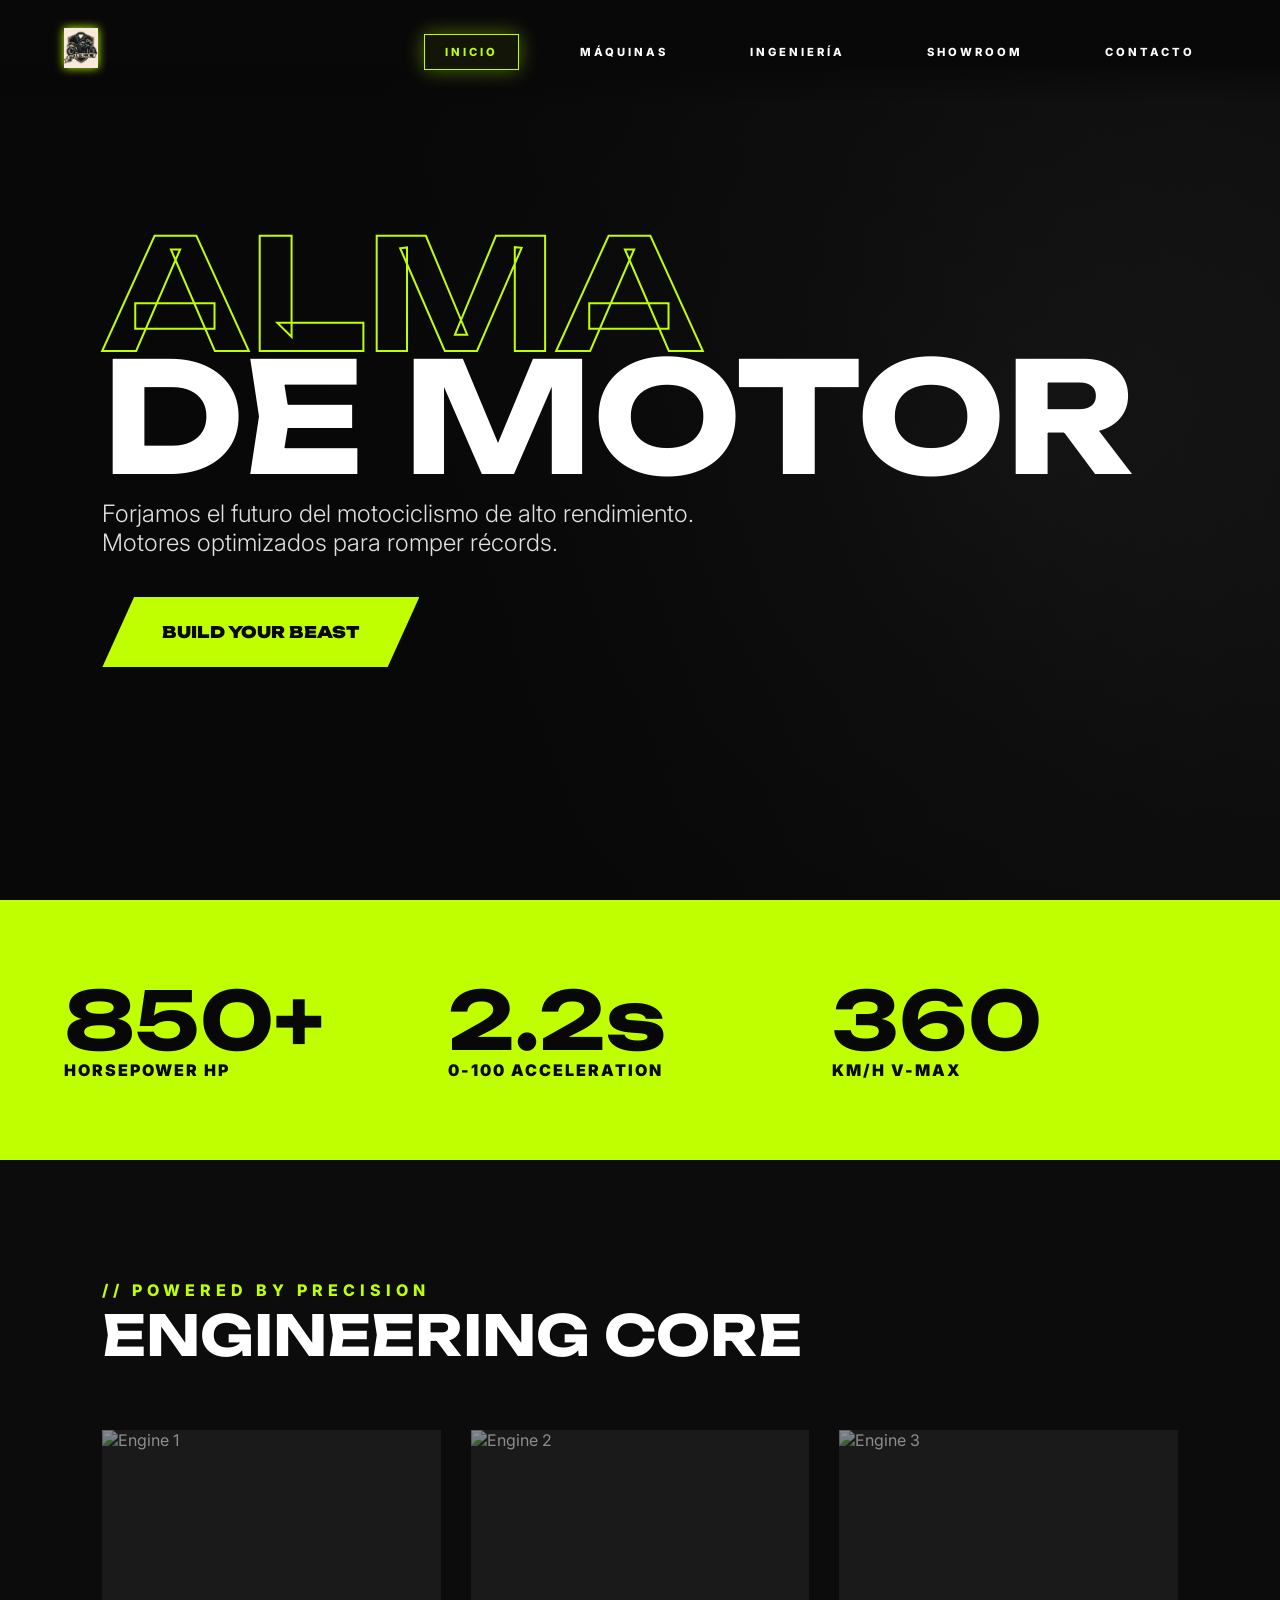
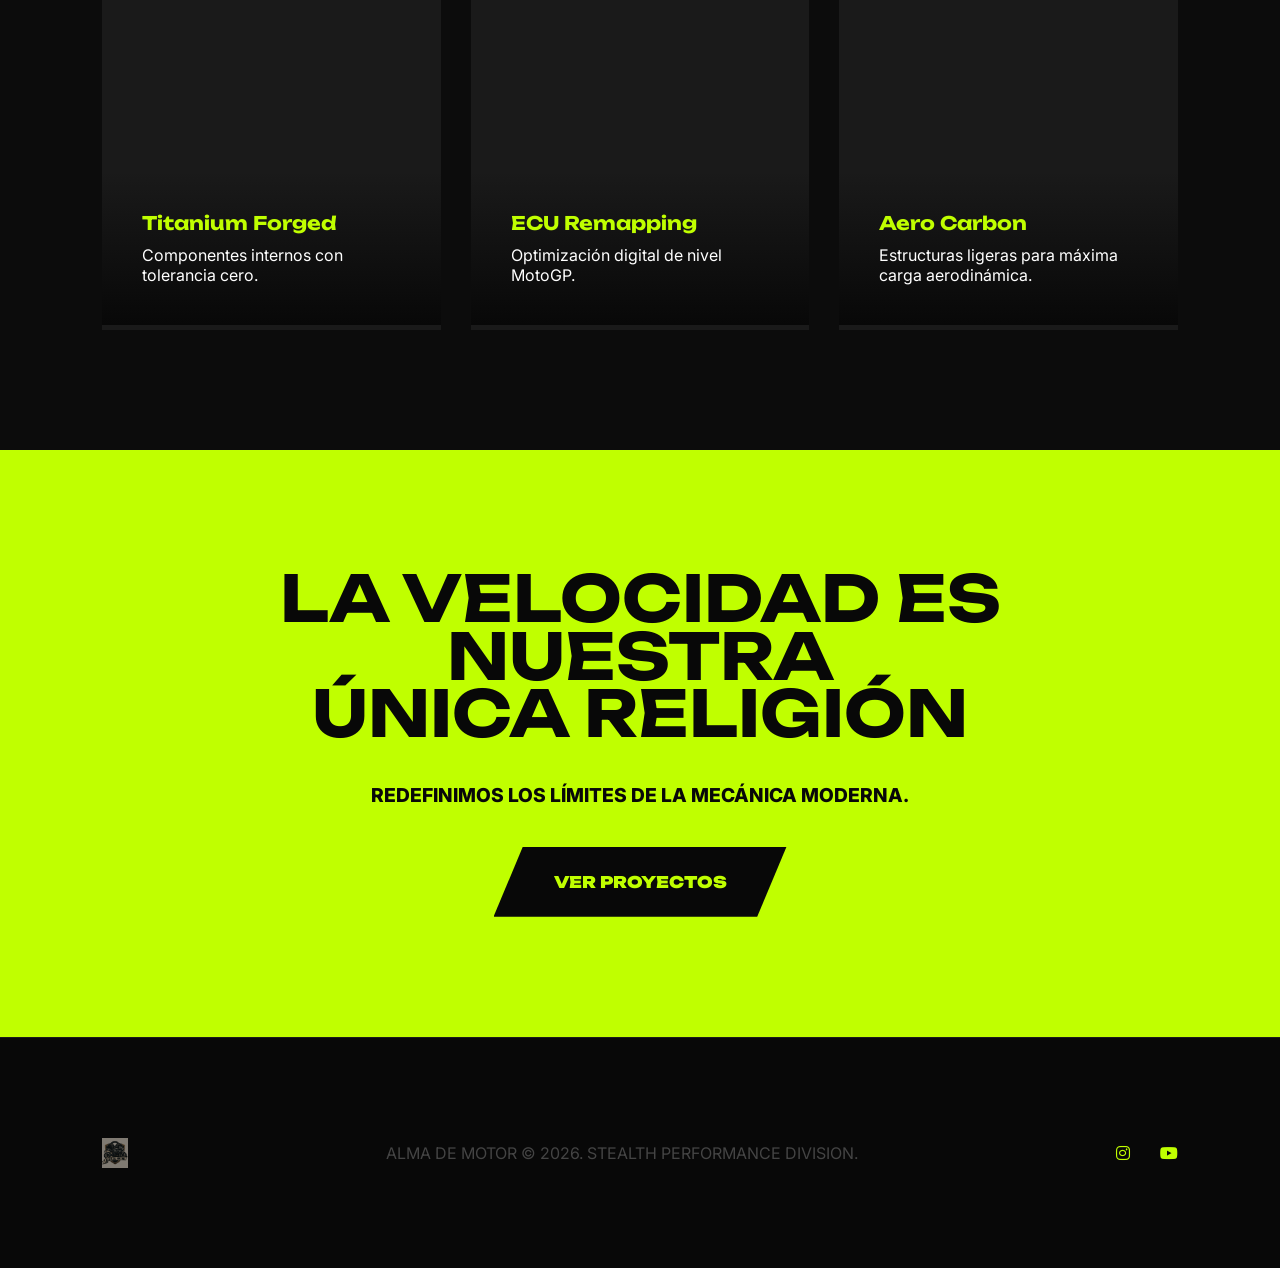
==== index.html @ 465ac4de "Primeros arreglos" ====
<!DOCTYPE html>
<html lang="es">
<head>
    <meta charset="UTF-8">
    <meta name="viewport" content="width=device-width, initial-scale=1.0">
    <title>ALMA DE MOTOR | Hyper-Performance Machines</title>
    <!-- Icons -->
    <link rel="stylesheet" href="https://cdnjs.cloudflare.com/ajax/libs/font-awesome/6.4.0/css/all.min.css">
    <link rel="stylesheet" href="css/style.css">
</head>
<body>

    <nav class="navbar">
        <a href="index.html" class="logo">
            <img src="assets/Logo.png" alt="Alma de Motor">
        </a>
        <ul class="nav-links">
            <li><a href="index.html" class="active">Inicio</a></li>
            <li><a href="productos.html">Máquinas</a></li>
            <li><a href="proceso.html">Ingeniería</a></li>
            <li><a href="portafolio.html">Showroom</a></li>
            <li><a href="contacto.html">Contacto</a></li>
        </ul>
    </nav>

    <header class="hero">
        <video autoplay muted loop playsinline class="hero-video">
            <source src="assets/BMW S1000RR CINEMATIC   4K.mp4" type="video/mp4">
        </video>
        <div class="hero-overlay"></div>
        <div class="hero-content">
            <h1 class="reveal">
                <span>ALMA</span>
                DE MOTOR
            </h1>
            <p class="reveal">Forjamos el futuro del motociclismo de alto rendimiento. Motores optimizados para romper récords.</p>
            <div class="reveal">
                <a href="productos.html" class="btn-volt">BUILD YOUR BEAST</a>
            </div>
        </div>
    </header>

    <section class="high-impact-bar">
        <div class="impact-item reveal">
            <h2>850+</h2>
            <p>Horsepower HP</p>
        </div>
        <div class="impact-item reveal">
            <h2>2.2s</h2>
            <p>0-100 Acceleration</p>
        </div>
        <div class="impact-item reveal">
            <h2>360</h2>
            <p>KM/H V-MAX</p>
        </div>
    </section>

    <section class="grid-section">
        <div class="reveal" style="margin-bottom: 60px;">
            <p style="color: var(--acid); font-weight: 800; letter-spacing: 5px;">// POWERED BY PRECISION</p>
            <h2 style="font-family: 'Unbounded'; font-size: 3.5rem;">ENGINEERING CORE</h2>
        </div>

        <div class="machine-grid">
            <div class="machine-card reveal">
                <img src="https://images.unsplash.com/photo-1599819811279-d5ad9cccf838?auto=format&fit=crop&q=80&w=800" alt="Engine 1">
                <div class="card-info">
                    <h3>Titanium Forged</h3>
                    <p>Componentes internos con tolerancia cero.</p>
                </div>
            </div>
            <div class="machine-card reveal">
                <img src="https://images.unsplash.com/photo-1622185135505-2d795003994a?auto=format&fit=crop&q=80&w=800" alt="Engine 2">
                <div class="card-info">
                    <h3>ECU Remapping</h3>
                    <p>Optimización digital de nivel MotoGP.</p>
                </div>
            </div>
            <div class="machine-card reveal">
                <img src="https://images.unsplash.com/photo-1591637333184-19aa84b3e01f?auto=format&fit=crop&q=80&w=800" alt="Engine 3">
                <div class="card-info">
                    <h3>Aero Carbon</h3>
                    <p>Estructuras ligeras para máxima carga aerodinámica.</p>
                </div>
            </div>
        </div>
    </section>

    <section class="reveal" style="background: var(--acid); color: var(--carbon); padding: 120px 8%; text-align: center;">
        <h2 style="font-family: 'Unbounded'; font-size: clamp(2rem, 6vw, 4rem); line-height: 0.9;">LA VELOCIDAD ES NUESTRA <br> ÚNICA RELIGIÓN</h2>
        <p style="max-width: 800px; margin: 40px auto; font-size: 1.2rem; font-weight: 800;">REDEFINIMOS LOS LÍMITES DE LA MECÁNICA MODERNA.</p>
        <a href="portafolio.html" class="btn-volt" style="background: var(--carbon); color: var(--acid);">Ver Proyectos</a>
    </section>

    <footer>
        <div style="display: flex; justify-content: space-between; align-items: center;">
            <img src="assets/Logo.png" alt="Logo" style="height: 30px; opacity: 0.5;">
            <p style="color: #444;">ALMA DE MOTOR © 2026. STEALTH PERFORMANCE DIVISION.</p>
            <div style="display: flex; gap: 30px;">
                <a href="#" style="color: var(--acid);"><i class="fab fa-instagram"></i></a>
                <a href="#" style="color: var(--acid);"><i class="fab fa-youtube"></i></a>
            </div>
        </div>
    </footer>

    <script src="js/main.js"></script>
</body>
</html>
---- css/style.css ----
/* 
   ALMA DE MOTOR - HYPER-NEON STEALTH UI
   Palette: #000000 (Carbon), #C0FF00 (Acid Lime), #333333 (Tungsten), #FFFFFF (Pure)
*/

@import url('https://fonts.googleapis.com/css2?family=Unbounded:wght@400;900&family=Inter:wght@300;700&display=swap');

:root {
    --carbon: #080808;      /* Negro base profundo */
    --acid: #C0FF00;        /* Verde Ácido / Volt (EL COLOR LLAMATIVO) */
    --tungsten: #1A1A1A;    /* Gris técnico */
    --silver: #E0E0E0;      /* Detalle metálico */
    --white: #FFFFFF;
    --transition: 0.4s cubic-bezier(0.9, 0, 0.1, 1);
    --neon-glow: 0 0 20px rgba(192, 255, 0, 0.4);
}

* { margin: 0; padding: 0; box-sizing: border-box; }

body {
    font-family: 'Inter', sans-serif;
    background-color: var(--carbon);
    color: var(--white);
    overflow-x: hidden;
}

/* NAVBAR STEALTH */
.navbar {
    position: fixed;
    top: 0; width: 100%; height: 100px;
    z-index: 1000;
    display: flex;
    justify-content: space-between;
    align-items: center;
    padding: 0 5%;
    background: linear-gradient(to bottom, var(--carbon) 60%, transparent);
    transition: var(--transition);
}

.navbar.scrolled {
    height: 70px;
    background: rgba(8, 8, 8, 0.95);
    backdrop-filter: blur(10px);
    border-bottom: 2px solid var(--acid);
}

.logo img { height: 40px; filter: drop-shadow(0 0 5px var(--acid)); }

.nav-links { display: flex; list-style: none; gap: 40px; }
.nav-links a {
    text-decoration: none;
    color: var(--white);
    font-weight: 800;
    font-size: 0.7rem;
    text-transform: uppercase;
    letter-spacing: 3px;
    padding: 10px 20px;
    border: 1px solid transparent;
    transition: 0.3s;
}

.nav-links a:hover, .nav-links a.active {
    color: var(--acid);
    border: 1px solid var(--acid);
    background: rgba(192, 255, 0, 0.05);
    box-shadow: var(--neon-glow);
}

/* HERO AGRESIVO */
.hero {
    height: 100vh;
    display: flex;
    align-items: center;
    padding: 0 8%;
    background: radial-gradient(circle at 80% 50%, #1a1a1a 0%, var(--carbon) 70%);
    position: relative;
    overflow: hidden;
}

.hero-video {
    position: absolute;
    top: 50%;
    left: 50%;
    min-width: 100%;
    min-height: 100%;
    width: auto;
    height: auto;
    transform: translate(-50%, -50%);
    object-fit: cover;
    z-index: 1;
    opacity: 0.6;
}

.hero-overlay {
    position: absolute;
    top: 0;
    left: 0;
    width: 100%;
    height: 100%;
    background: linear-gradient(70deg, var(--carbon) 30%, transparent 100%);
    z-index: 2;
}

.hero-content { z-index: 10; width: 100%; }

.hero-content h1 {
    font-family: 'Unbounded', cursive;
    font-size: clamp(3rem, 12vw, 10rem);
    line-height: 0.8;
    text-transform: uppercase;
    color: var(--white);
    margin-bottom: 20px;
}

.hero-content h1 span {
    color: var(--acid);
    -webkit-text-stroke: 2px var(--acid);
    -webkit-text-fill-color: transparent;
    display: block;
}

.hero-content p {
    font-size: 1.5rem;
    max-width: 600px;
    color: var(--silver);
    font-weight: 300;
    margin-bottom: 40px;
}

/* MÉTRICAS EN BLOQUE VOLT */
.high-impact-bar {
    display: grid;
    grid-template-columns: repeat(3, 1fr);
    background: var(--acid);
    color: var(--carbon);
    padding: 80px 5%;
}

.impact-item h2 { font-family: 'Unbounded'; font-size: 5rem; line-height: 1; }
.impact-item p { font-weight: 900; text-transform: uppercase; letter-spacing: 2px; }

/* GRID DE MÁQUINAS (STYLIZED) */
.grid-section { padding: 120px 8%; background: #0c0c0c; }

.machine-grid {
    display: grid;
    grid-template-columns: 1fr 1fr 1fr;
    gap: 30px;
}

.machine-card {
    background: var(--tungsten);
    height: 500px;
    position: relative;
    overflow: hidden;
    border-bottom: 5px solid var(--tungsten);
    transition: var(--transition);
}

.machine-card:hover {
    border-bottom-color: var(--acid);
    transform: translateY(-10px);
}

.machine-card img {
    width: 100%; height: 100%; object-fit: cover;
    opacity: 0.5;
    transition: 0.5s;
}

.machine-card:hover img { opacity: 1; transform: scale(1.1); }

.card-info {
    position: absolute;
    bottom: 0; left: 0; width: 100%;
    padding: 40px;
    background: linear-gradient(to top, var(--carbon), transparent);
}

.card-info h3 { font-family: 'Unbounded'; color: var(--acid); margin-bottom: 10px; }

/* REVEAL */
.reveal { opacity: 0; transform: translateY(50px); transition: 1s var(--transition); }
.reveal.active { opacity: 1; transform: translateY(0); }

/* BOTÓN NEÓN */
.btn-volt {
    padding: 25px 60px;
    background: var(--acid);
    color: var(--carbon);
    text-decoration: none;
    font-family: 'Unbounded';
    font-weight: 900;
    text-transform: uppercase;
    display: inline-block;
    clip-path: polygon(10% 0, 100% 0, 90% 100%, 0 100%);
    transition: 0.3s;
}

.btn-volt:hover {
    background: var(--white);
    transform: skewX(-5deg) scale(1.05);
    box-shadow: 0 0 30px var(--acid);
}

/* FOOTER */
footer { padding: 100px 8%; background: var(--carbon); border-top: 1px solid var(--tungsten); }

/* INTERNAL PAGES STYLING */
.page-header {
    padding: 180px 8% 100px;
    background: linear-gradient(to bottom, #111, var(--carbon));
    border-bottom: 1px solid var(--tungsten);
}

.page-header h1 {
    font-family: 'Unbounded';
    font-size: clamp(2.5rem, 8vw, 5rem);
    text-transform: uppercase;
    line-height: 0.9;
}

.page-header h1 span {
    color: var(--acid);
    display: block;
}

.container {
    max-width: 1400px;
    margin: 0 auto;
    padding: 100px 8%;
}

.section-grid {
    display: grid;
    grid-template-columns: repeat(auto-fit, minmax(300px, 1fr));
    gap: 40px;
    margin-top: 60px;
}

/* FORM STYLES */
.contact-container {
    display: grid;
    grid-template-columns: 1.5fr 1fr;
    gap: 80px;
}

.form-group {
    margin-bottom: 30px;
    position: relative;
}

.form-group input, 
.form-group textarea {
    width: 100%;
    background: var(--tungsten);
    border: 1px solid #333;
    padding: 20px;
    color: var(--white);
    font-family: 'Inter';
    font-size: 1rem;
    transition: 0.3s;
    outline: none;
}

.form-group input:focus, 
.form-group textarea:focus {
    border-color: var(--acid);
    box-shadow: var(--neon-glow);
}

.info-card {
    background: var(--tungsten);
    padding: 50px;
    border-left: 4px solid var(--acid);
}

.info-card h3 {
    font-family: 'Unbounded';
    color: var(--acid);
    margin-bottom: 20px;
    font-size: 1.5rem;
}

.info-card p {
    margin-bottom: 15px;
    color: var(--silver);
    font-size: 1.1rem;
}

/* RESPONSIVE */
@media (max-width: 1024px) {
    .machine-grid, .section-grid { grid-template-columns: 1fr 1fr; }
    .contact-container { grid-template-columns: 1fr; }
}

@media (max-width: 768px) {
    .machine-grid, .section-grid { grid-template-columns: 1fr; }
    .navbar { height: 80px; }
    .hero-content h1 { font-size: 4rem; }
    .high-impact-bar { grid-template-columns: 1fr; gap: 40px; text-align: center; }
}
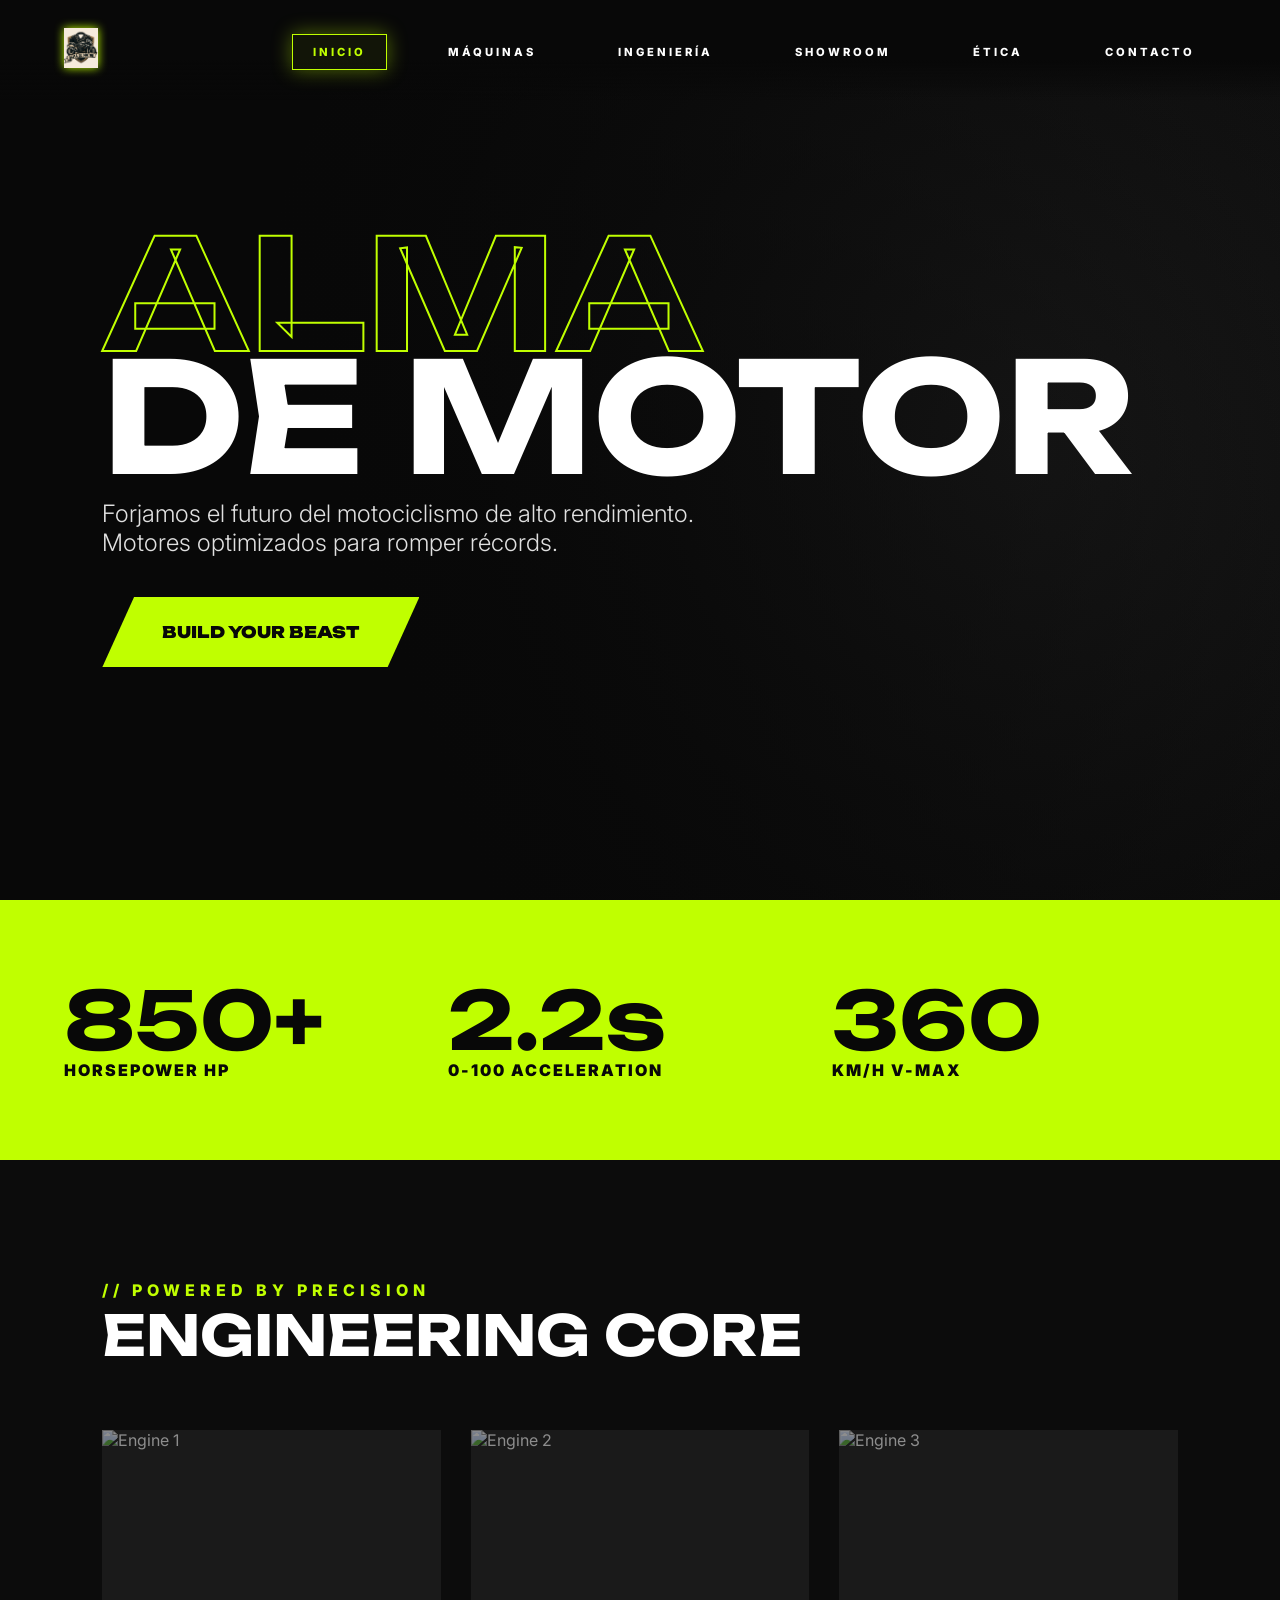
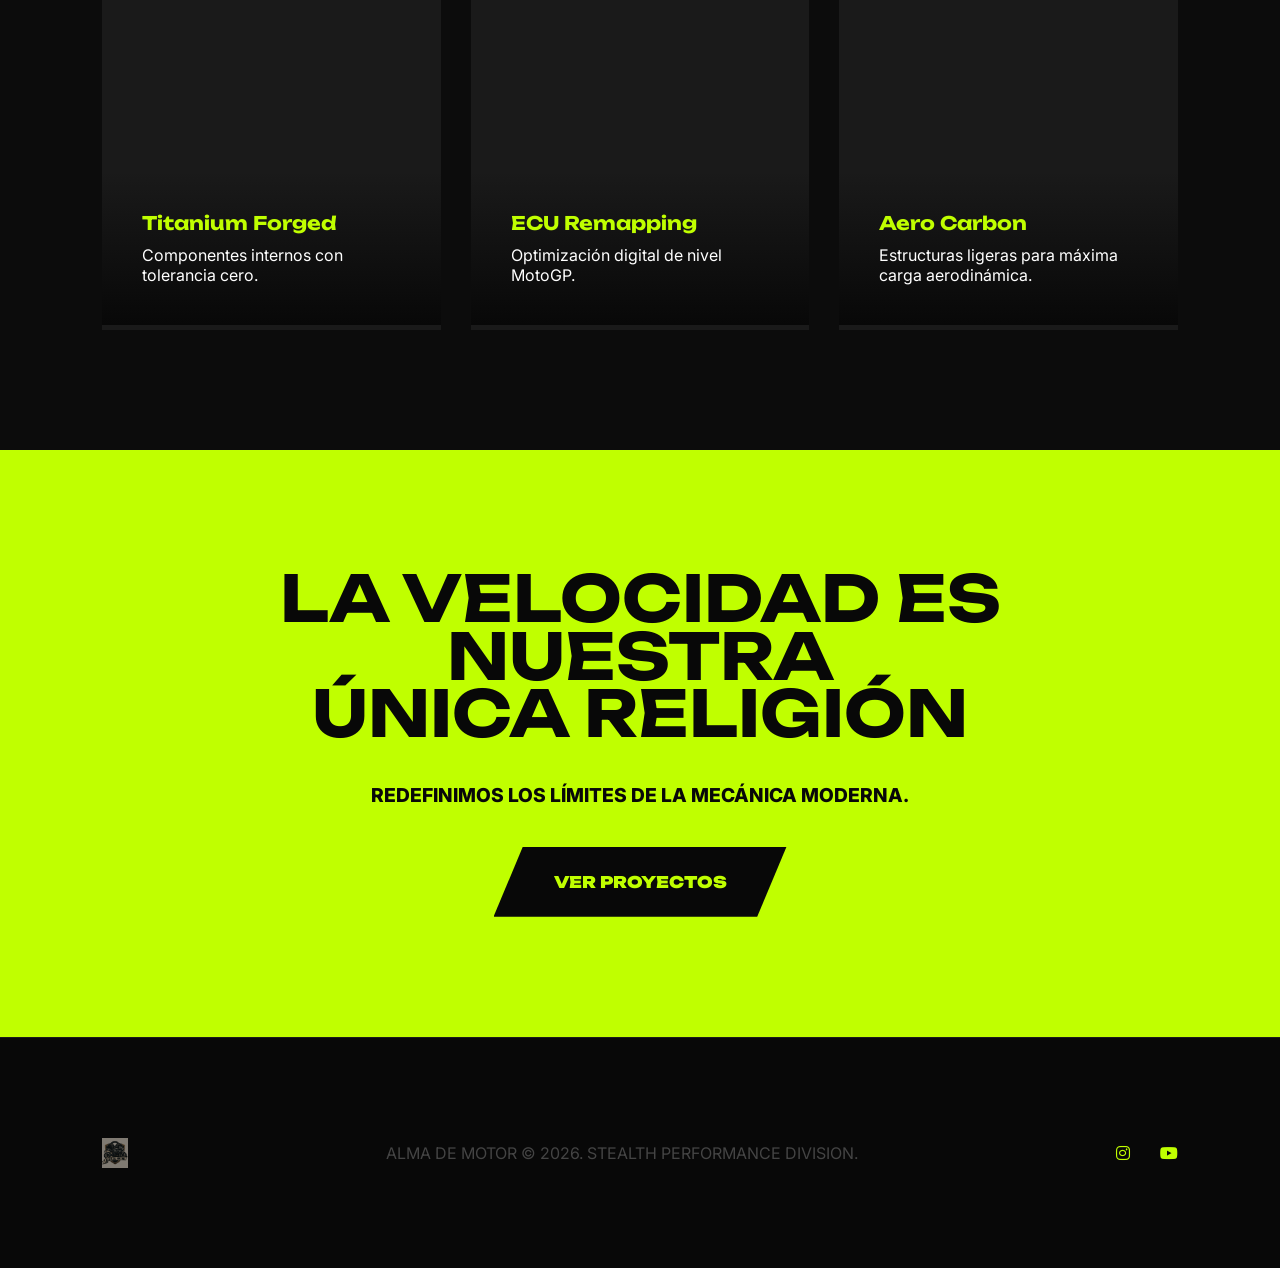
==== commit e53a5803: "Manifiesto" ====
--- a/index.html
+++ b/index.html
@@ -19,6 +19,7 @@
             <li><a href="productos.html">Máquinas</a></li>
             <li><a href="proceso.html">Ingeniería</a></li>
             <li><a href="portafolio.html">Showroom</a></li>
+            <li><a href="sostenibilidad.html">Ética</a></li>
             <li><a href="contacto.html">Contacto</a></li>
         </ul>
     </nav>
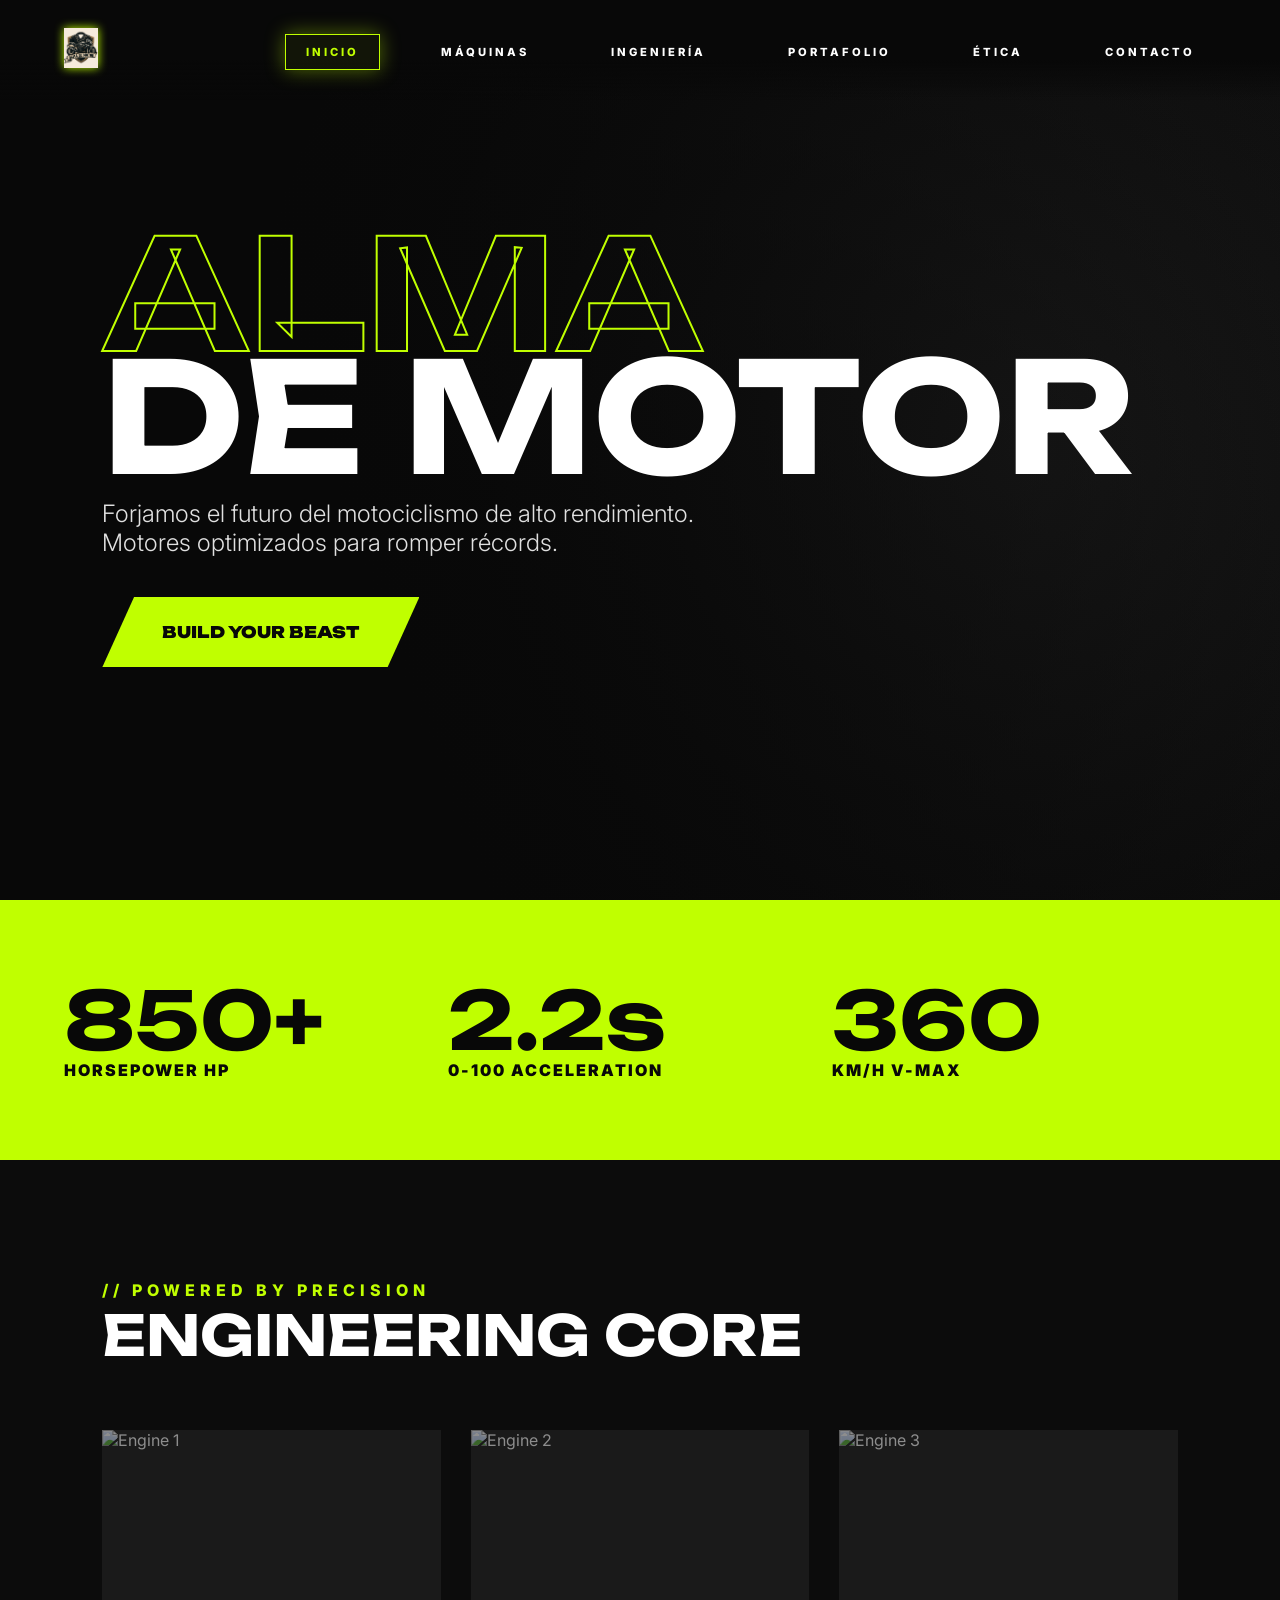
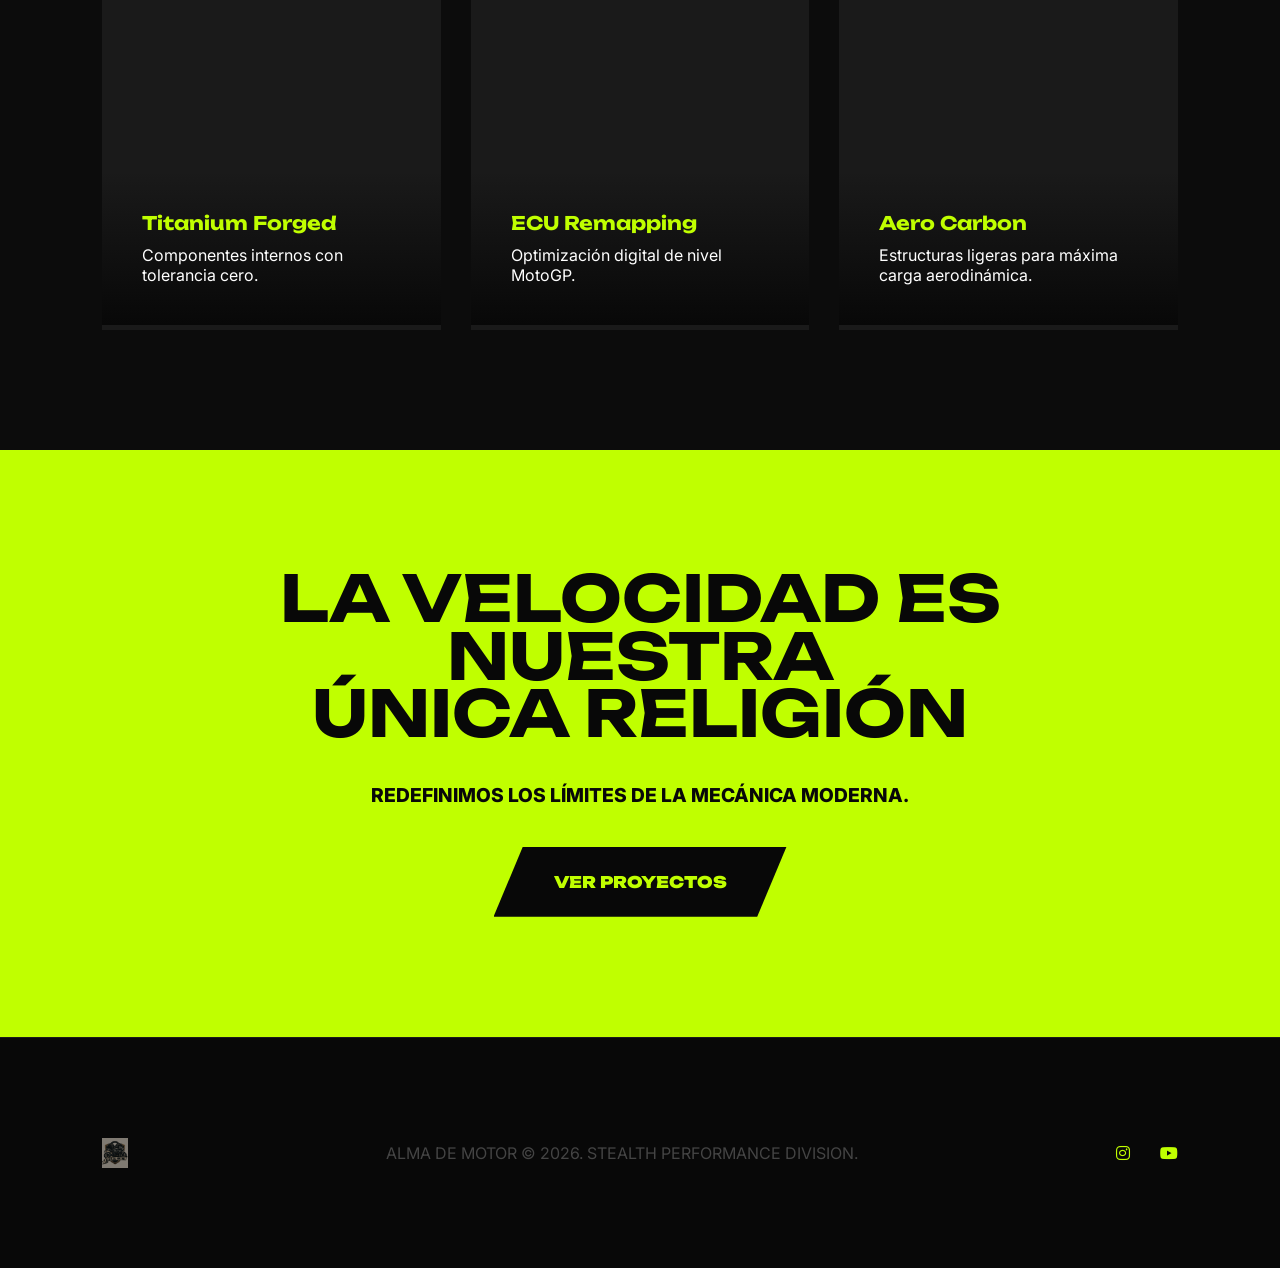
==== commit 6d6acb69: "Portafolio" ====
--- a/index.html
+++ b/index.html
@@ -18,7 +18,7 @@
             <li><a href="index.html" class="active">Inicio</a></li>
             <li><a href="productos.html">Máquinas</a></li>
             <li><a href="proceso.html">Ingeniería</a></li>
-            <li><a href="portafolio.html">Showroom</a></li>
+            <li><a href="portafolio.html">Portafolio</a></li>
             <li><a href="sostenibilidad.html">Ética</a></li>
             <li><a href="contacto.html">Contacto</a></li>
         </ul>
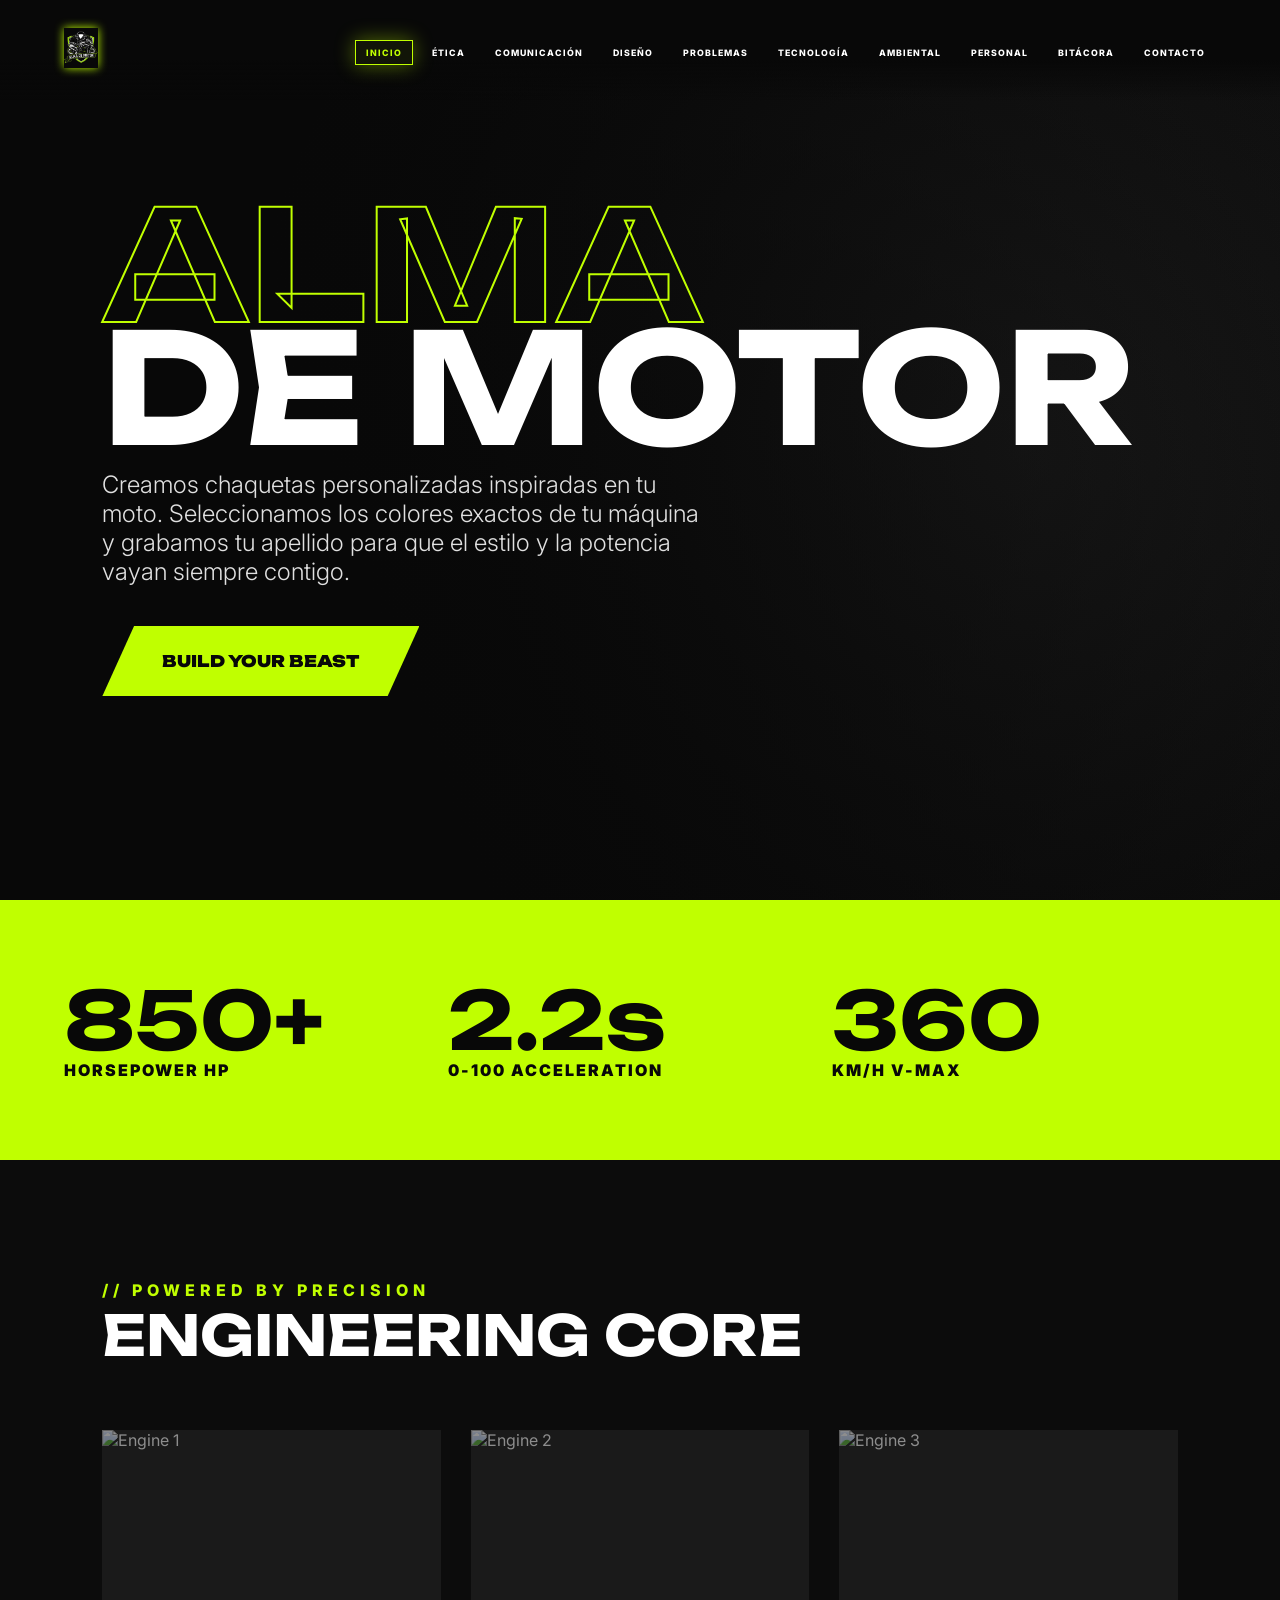
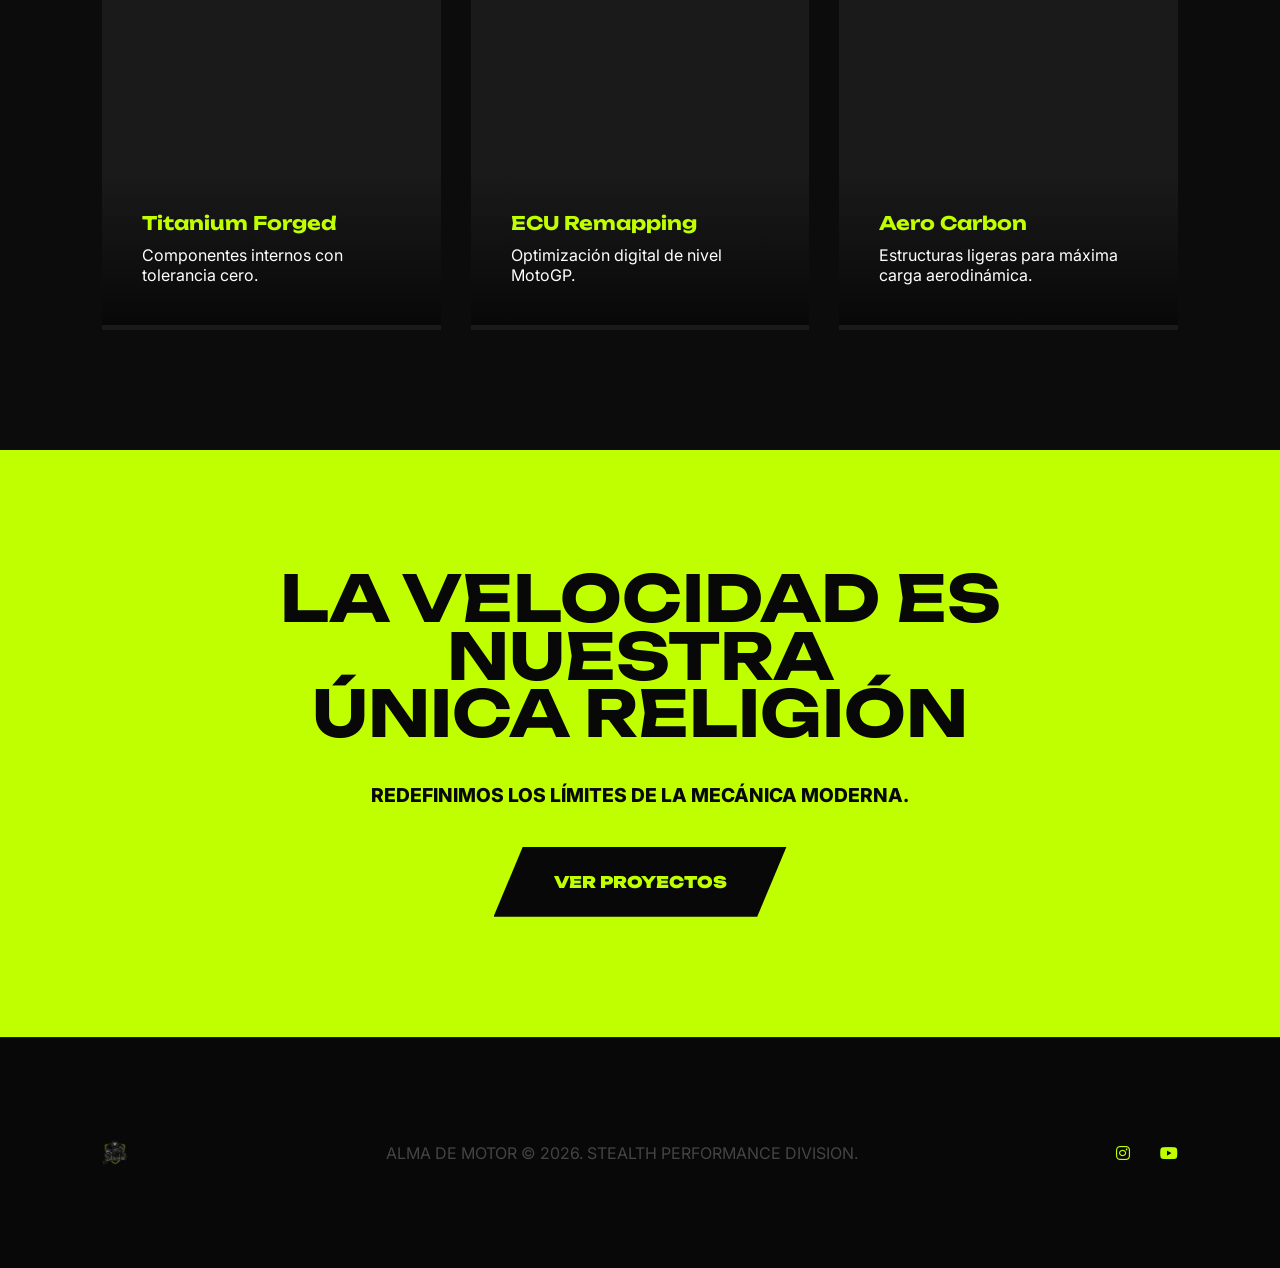
==== commit 805fa4a4: "Cambios de Xavier" ====
--- a/index.html
+++ b/index.html
@@ -12,14 +12,18 @@
 
     <nav class="navbar">
         <a href="index.html" class="logo">
-            <img src="assets/Logo.png" alt="Alma de Motor">
+            <img src="assets/Logo.jpg" alt="Alma de Motor">
         </a>
         <ul class="nav-links">
             <li><a href="index.html" class="active">Inicio</a></li>
-            <li><a href="productos.html">Máquinas</a></li>
-            <li><a href="proceso.html">Ingeniería</a></li>
-            <li><a href="portafolio.html">Portafolio</a></li>
-            <li><a href="sostenibilidad.html">Ética</a></li>
+            <li><a href="competencia1.html">Ética</a></li>
+            <li><a href="competencia2.html">Comunicación</a></li>
+            <li><a href="competencia3.html">Diseño</a></li>
+            <li><a href="competencia4.html">Problemas</a></li>
+            <li><a href="competencia5.html">Tecnología</a></li>
+            <li><a href="competencia6.html">Ambiental</a></li>
+            <li><a href="competencia7.html">Personal</a></li>
+            <li><a href="bitacora.html">Bitácora</a></li>
             <li><a href="contacto.html">Contacto</a></li>
         </ul>
     </nav>
@@ -34,7 +38,7 @@
                 <span>ALMA</span>
                 DE MOTOR
             </h1>
-            <p class="reveal">Forjamos el futuro del motociclismo de alto rendimiento. Motores optimizados para romper récords.</p>
+            <p class="reveal">Creamos chaquetas personalizadas inspiradas en tu moto. Seleccionamos los colores exactos de tu máquina y grabamos tu apellido para que el estilo y la potencia vayan siempre contigo.</p>
             <div class="reveal">
                 <a href="productos.html" class="btn-volt">BUILD YOUR BEAST</a>
             </div>
@@ -95,7 +99,7 @@
 
     <footer>
         <div style="display: flex; justify-content: space-between; align-items: center;">
-            <img src="assets/Logo.png" alt="Logo" style="height: 30px; opacity: 0.5;">
+            <img src="assets/Logo.jpg" alt="Logo" style="height: 30px; opacity: 0.5;">
             <p style="color: #444;">ALMA DE MOTOR © 2026. STEALTH PERFORMANCE DIVISION.</p>
             <div style="display: flex; gap: 30px;">
                 <a href="#" style="color: var(--acid);"><i class="fab fa-instagram"></i></a>
--- a/css/style.css
+++ b/css/style.css
@@ -46,15 +46,15 @@
 
 .logo img { height: 40px; filter: drop-shadow(0 0 5px var(--acid)); }
 
-.nav-links { display: flex; list-style: none; gap: 40px; }
+.nav-links { display: flex; list-style: none; gap: 8px; flex-wrap: wrap; justify-content: flex-end; }
 .nav-links a {
     text-decoration: none;
     color: var(--white);
     font-weight: 800;
-    font-size: 0.7rem;
+    font-size: 0.55rem;
     text-transform: uppercase;
-    letter-spacing: 3px;
-    padding: 10px 20px;
+    letter-spacing: 1px;
+    padding: 6px 10px;
     border: 1px solid transparent;
     transition: 0.3s;
 }
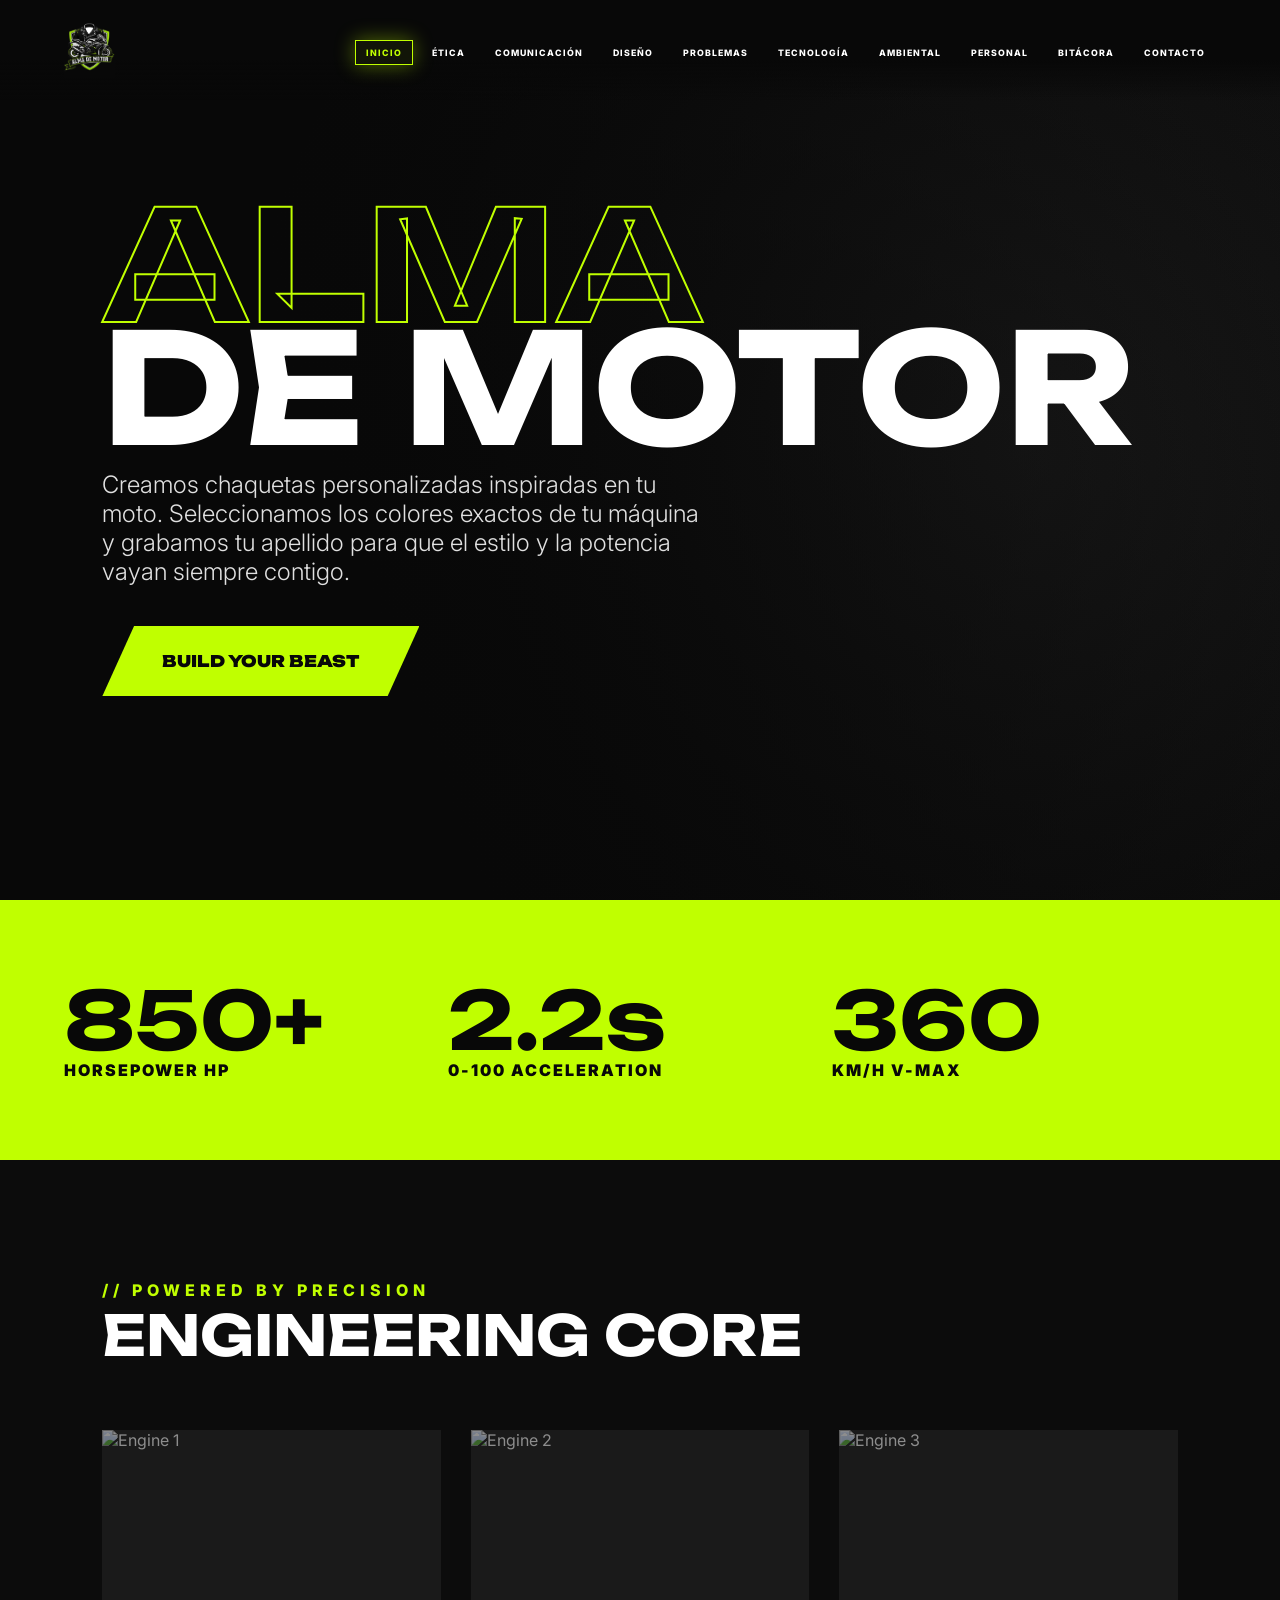
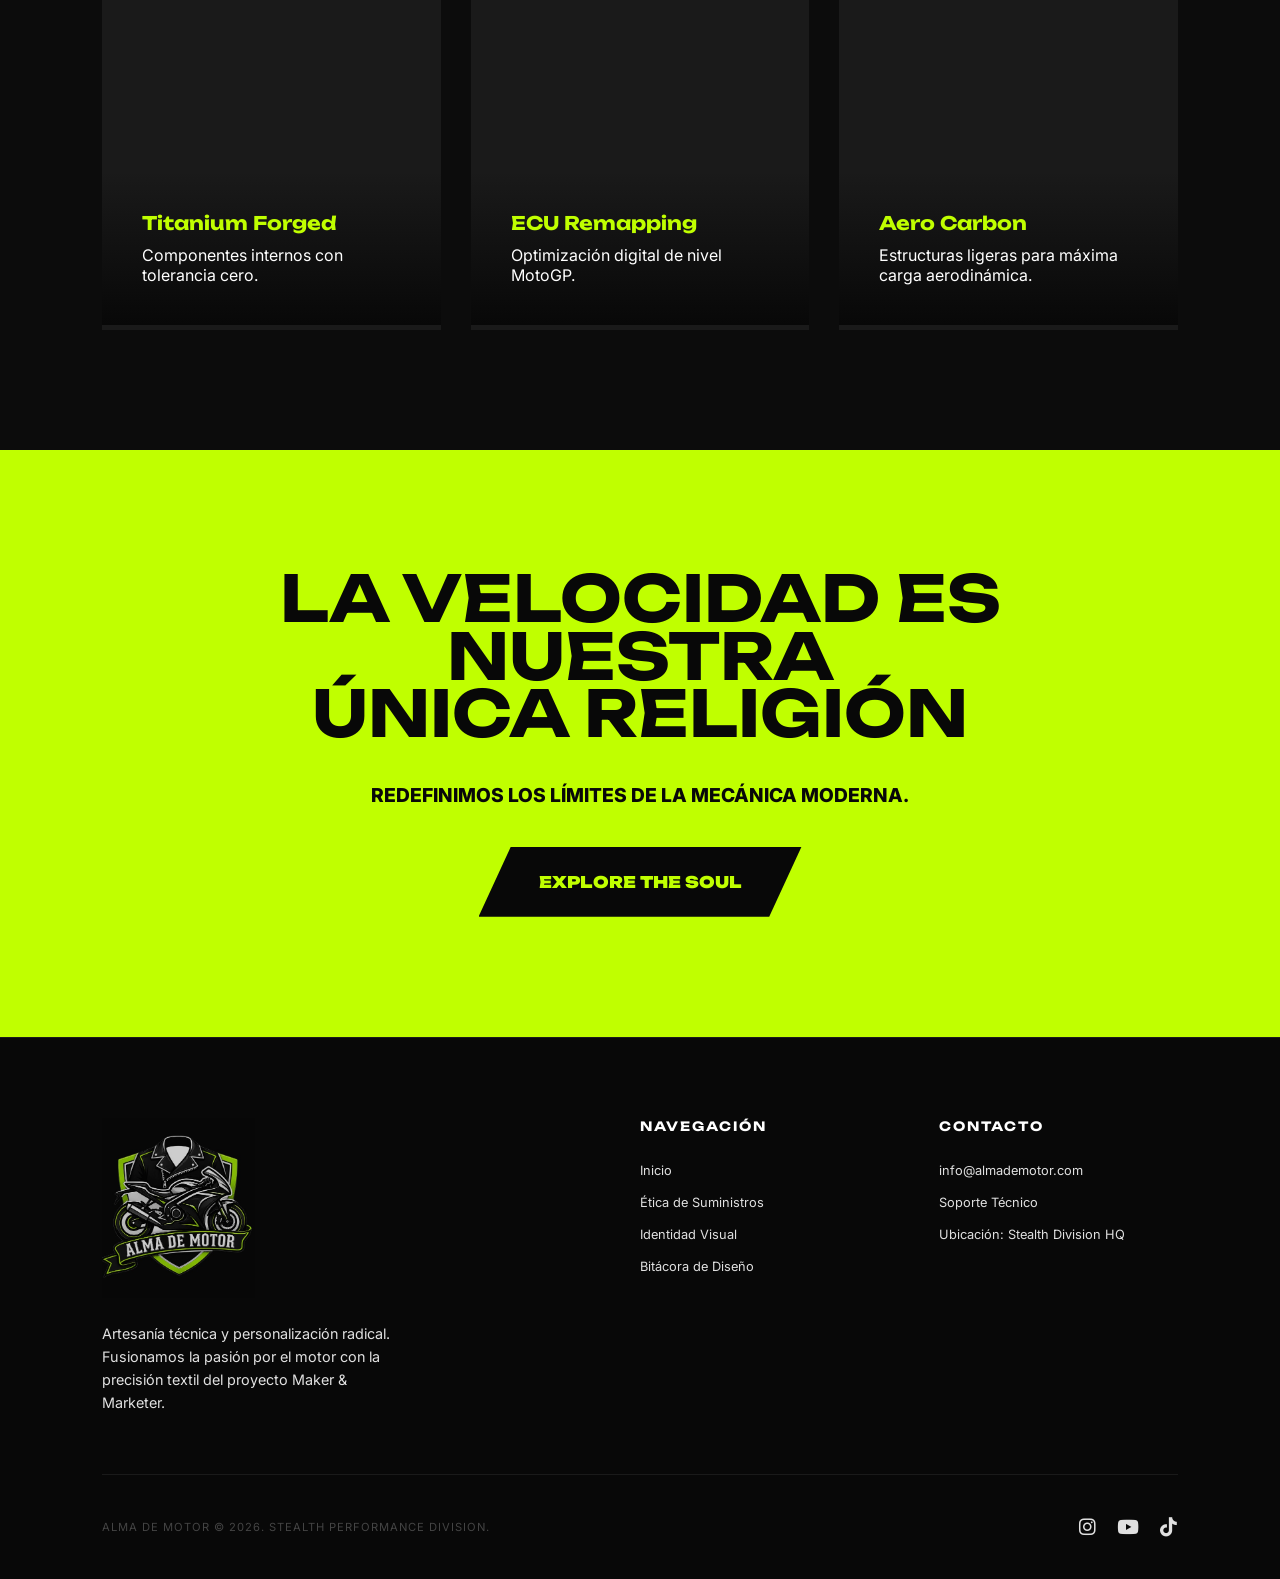
==== commit b4138070: "Adaptando a Telefonos" ====
--- a/index.html
+++ b/index.html
@@ -14,6 +14,11 @@
         <a href="index.html" class="logo">
             <img src="assets/Logo.jpg" alt="Alma de Motor">
         </a>
+        <div class="menu-toggle">
+            <span></span>
+            <span></span>
+            <span></span>
+        </div>
         <ul class="nav-links">
             <li><a href="index.html" class="active">Inicio</a></li>
             <li><a href="competencia1.html">Ética</a></li>
@@ -40,7 +45,7 @@
             </h1>
             <p class="reveal">Creamos chaquetas personalizadas inspiradas en tu moto. Seleccionamos los colores exactos de tu máquina y grabamos tu apellido para que el estilo y la potencia vayan siempre contigo.</p>
             <div class="reveal">
-                <a href="productos.html" class="btn-volt">BUILD YOUR BEAST</a>
+                <a href="contacto.html" class="btn-volt">BUILD YOUR BEAST</a>
             </div>
         </div>
     </header>
@@ -94,16 +99,39 @@
     <section class="reveal" style="background: var(--acid); color: var(--carbon); padding: 120px 8%; text-align: center;">
         <h2 style="font-family: 'Unbounded'; font-size: clamp(2rem, 6vw, 4rem); line-height: 0.9;">LA VELOCIDAD ES NUESTRA <br> ÚNICA RELIGIÓN</h2>
         <p style="max-width: 800px; margin: 40px auto; font-size: 1.2rem; font-weight: 800;">REDEFINIMOS LOS LÍMITES DE LA MECÁNICA MODERNA.</p>
-        <a href="portafolio.html" class="btn-volt" style="background: var(--carbon); color: var(--acid);">Ver Proyectos</a>
+        <a href="bitacora.html" class="btn-volt" style="background: var(--carbon); color: var(--acid);">EXPLORE THE SOUL</a>
     </section>
 
     <footer>
-        <div style="display: flex; justify-content: space-between; align-items: center;">
-            <img src="assets/Logo.jpg" alt="Logo" style="height: 30px; opacity: 0.5;">
-            <p style="color: #444;">ALMA DE MOTOR © 2026. STEALTH PERFORMANCE DIVISION.</p>
-            <div style="display: flex; gap: 30px;">
-                <a href="#" style="color: var(--acid);"><i class="fab fa-instagram"></i></a>
-                <a href="#" style="color: var(--acid);"><i class="fab fa-youtube"></i></a>
+        <div class="footer-content">
+            <div class="footer-brand">
+                <img src="assets/Logo.jpg" alt="Logo" style="height: 180px; opacity: 0.8;">
+                <p>Artesanía técnica y personalización radical. Fusionamos la pasión por el motor con la precisión textil del proyecto Maker & Marketer.</p>
+            </div>
+            <div class="footer-links">
+                <h4>NAVEGACIÓN</h4>
+                <ul>
+                    <li><a href="index.html">Inicio</a></li>
+                    <li><a href="competencia1.html">Ética de Suministros</a></li>
+                    <li><a href="competencia3.html">Identidad Visual</a></li>
+                    <li><a href="bitacora.html">Bitácora de Diseño</a></li>
+                </ul>
+            </div>
+            <div class="footer-links">
+                <h4>CONTACTO</h4>
+                <ul>
+                    <li><a href="mailto:info@almademotor.com">info@almademotor.com</a></li>
+                    <li><a href="contacto.html">Soporte Técnico</a></li>
+                    <li><a href="#">Ubicación: Stealth Division HQ</a></li>
+                </ul>
+            </div>
+        </div>
+        <div class="footer-bottom">
+            <p>ALMA DE MOTOR © 2026. STEALTH PERFORMANCE DIVISION.</p>
+            <div class="social-links">
+                <a href="#"><i class="fab fa-instagram"></i></a>
+                <a href="#"><i class="fab fa-youtube"></i></a>
+                <a href="#"><i class="fab fa-tiktok"></i></a>
             </div>
         </div>
     </footer>
--- a/css/style.css
+++ b/css/style.css
@@ -44,7 +44,7 @@
     border-bottom: 2px solid var(--acid);
 }
 
-.logo img { height: 40px; filter: drop-shadow(0 0 5px var(--acid)); }
+.logo img { height: 60px; }
 
 .nav-links { display: flex; list-style: none; gap: 8px; flex-wrap: wrap; justify-content: flex-end; }
 .nav-links a {
@@ -64,6 +64,22 @@
     border: 1px solid var(--acid);
     background: rgba(192, 255, 0, 0.05);
     box-shadow: var(--neon-glow);
+}
+
+.menu-toggle {
+    display: none;
+    flex-direction: column;
+    gap: 6px;
+    cursor: pointer;
+    z-index: 1001;
+}
+
+.menu-toggle span {
+    display: block;
+    width: 30px;
+    height: 2px;
+    background: var(--white);
+    transition: 0.3s;
 }
 
 /* HERO AGRESIVO */
@@ -289,14 +305,182 @@
 }
 
 /* RESPONSIVE */
+/* Competence Pages Styling */
+.comp-content { padding: 100px 8%; color: var(--silver); }
+.hero-comp { border-left: 5px solid var(--acid); padding-left: 40px; margin-bottom: 60px; }
+.hero-comp h1 { font-family: 'Unbounded'; font-size: clamp(2rem, 5vw, 3.5rem); line-height: 1; }
+
+/* C5 - Tech Hero */
+.tech-hero { text-align: center; margin-bottom: 80px; padding: 60px; border: 2px solid var(--acid); }
+.tech-hero h1 { font-family: 'Unbounded'; font-size: clamp(2rem, 6vw, 4rem); }
+
+/* C7 - Journal */
+.journal-container { background: var(--tungsten); padding: 50px; border-left: 5px solid var(--acid); }
+.day-entry { margin-bottom: 40px; padding-bottom: 30px; border-bottom: 1px solid #444; }
+.day-entry h3 { color: var(--acid); font-family: 'Unbounded'; margin-bottom: 15px; }
+
+/* Lists */
+.list-big { list-style: none; padding: 0; }
+.list-big li { margin-bottom: 20px; padding: 15px; background: #252525; border-radius: 5px; }
+.list-big i { color: var(--acid); margin-right: 15px; font-size: 1.2rem; }
+.info-list { list-style: none; padding: 0; }
+.info-list li { margin-bottom: 15px; padding: 10px; background: #252525; }
+.risk-item { margin-bottom: 15px; padding: 10px; background: #252525; }
+
+/* Contact */
+.contact-container { display: grid; grid-template-columns: 1.5fr 1fr; gap: 80px; }
+
+.content-grid { 
+    display: grid; 
+    grid-template-columns: 1fr 1fr; 
+    gap: 40px; 
+    margin-top: 40px; 
+}
+
+.box { background: var(--tungsten); padding: 40px; }
+.box h3 { color: var(--acid); font-family: 'Unbounded'; margin-bottom: 20px; }
+.box img { max-width: 100%; height: auto !important; }
+
+/* Global Footer Image Fix */
+.footer-brand img {
+    max-width: 100%;
+    height: auto !important;
+    max-height: 180px;
+}
+
 @media (max-width: 1024px) {
-    .machine-grid, .section-grid { grid-template-columns: 1fr 1fr; }
-    .contact-container { grid-template-columns: 1fr; }
+    .content-grid { grid-template-columns: 1fr; }
+    .footer-content { grid-template-columns: 1fr 1fr; }
 }
 
 @media (max-width: 768px) {
     .machine-grid, .section-grid { grid-template-columns: 1fr; }
-    .navbar { height: 80px; }
-    .hero-content h1 { font-size: 4rem; }
+    .navbar { height: 80px; padding: 0 5%; }
+    
+    .menu-toggle { display: flex; }
+    
+    .nav-links {
+        position: fixed;
+        top: 0;
+        right: -100%;
+        width: 80%;
+        height: 100vh;
+        background: rgba(8, 8, 8, 0.98);
+        flex-direction: column;
+        justify-content: center;
+        align-items: center;
+        gap: 20px;
+        transition: 0.5s cubic-bezier(0.9, 0, 0.1, 1);
+        backdrop-filter: blur(20px);
+        border-left: 2px solid var(--acid);
+    }
+    
+    .nav-links.active { right: 0; }
+    
+    .nav-links a { font-size: 1rem; width: 100%; text-align: center; padding: 15px; }
+
+    .hero-content h1 { font-size: 3.5rem; }
+    .hero-content p { font-size: 1.1rem; }
     .high-impact-bar { grid-template-columns: 1fr; gap: 40px; text-align: center; }
-}
+    .impact-item h2 { font-size: 4rem; }
+
+    .hero-comp { padding-left: 20px; }
+    .hero-comp h1 { font-size: 2.2rem; }
+
+    .contact-container { grid-template-columns: 1fr; gap: 40px; }
+    .tech-hero { padding: 30px; }
+    .journal-container { padding: 25px; }
+}
+
+/* Footer Responsive Stack */
+@media (max-width: 768px) {
+    .footer-content {
+        grid-template-columns: 1fr !important;
+        gap: 40px;
+        text-align: center;
+    }
+    
+    .footer-brand p {
+        margin: 20px auto;
+    }
+    
+    .footer-bottom {
+        flex-direction: column;
+        gap: 20px;
+    }
+}
+/* Footer Refined */
+footer {
+    padding: 80px 8% 40px;
+    background: #080808;
+    border-top: 1px solid #1a1a1a;
+}
+
+.footer-content {
+    display: grid;
+    grid-template-columns: 2fr 1fr 1fr;
+    gap: 60px;
+    margin-bottom: 60px;
+}
+
+.footer-brand p {
+    color: var(--silver);
+    margin-top: 20px;
+    max-width: 300px;
+    line-height: 1.6;
+    font-size: 0.9rem;
+}
+
+.footer-links h4 {
+    color: var(--white);
+    font-family: 'Unbounded';
+    margin-bottom: 25px;
+    font-size: 0.8rem;
+    letter-spacing: 2px;
+}
+
+.footer-links ul {
+    list-style: none;
+}
+
+.footer-links li {
+    margin-bottom: 12px;
+}
+
+.footer-links a {
+    color: var(--silver);
+    text-decoration: none;
+    font-size: 0.8rem;
+    transition: 0.3s;
+}
+
+.footer-links a:hover {
+    color: var(--acid);
+}
+
+.footer-bottom {
+    padding-top: 40px;
+    border-top: 1px solid #1a1a1a;
+    display: flex;
+    justify-content: space-between;
+    align-items: center;
+    color: #444;
+    font-size: 0.7rem;
+    letter-spacing: 1px;
+}
+
+.social-links {
+    display: flex;
+    gap: 20px;
+}
+
+.social-links a {
+    color: var(--silver);
+    font-size: 1.2rem;
+    transition: 0.3s;
+}
+
+.social-links a:hover {
+    color: var(--acid);
+    transform: translateY(-3px);
+}
